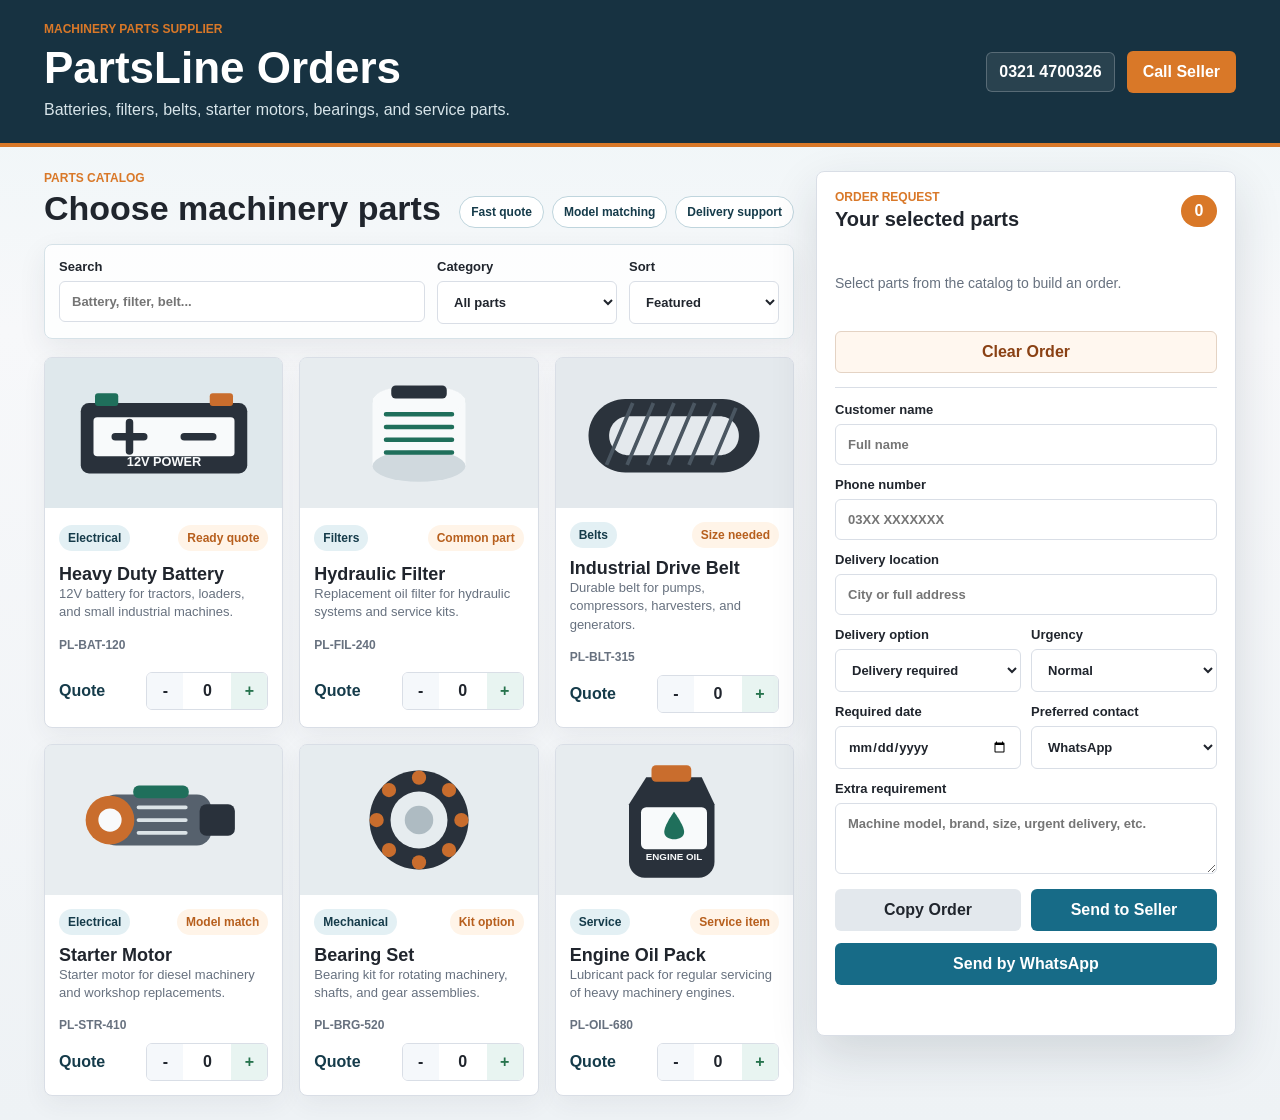
==== index.html @ c8b2f3ef "inial deploying" ====
<!doctype html>
<html lang="en">
  <head>
    <meta charset="UTF-8" />
    <meta name="viewport" content="width=device-width, initial-scale=1.0" />
    <title>PartsLine Machinery Orders</title>
    <link rel="stylesheet" href="styles.css" />
  </head>
  <body>
    <header class="site-header">
      <div class="brand-block">
        <p class="eyebrow">Machinery Parts Supplier</p>
        <h1>PartsLine Orders</h1>
        <p class="header-copy">Batteries, filters, belts, starter motors, bearings, and service parts.</p>
      </div>
      <div class="header-actions">
        <span class="seller-number">0321 4700326</span>
        <a class="call-button" href="tel:+923214700326">Call Seller</a>
      </div>
    </header>

    <main class="layout">
      <section class="catalog" aria-label="Machinery parts catalog">
        <div class="catalog-head">
          <div>
            <p class="eyebrow">Parts Catalog</p>
            <h2>Choose machinery parts</h2>
          </div>
          <div class="trust-row" aria-label="Service highlights">
            <span>Fast quote</span>
            <span>Model matching</span>
            <span>Delivery support</span>
          </div>
        </div>

        <div class="toolbar">
          <label class="search-box">
            <span>Search</span>
            <input id="searchInput" type="search" placeholder="Battery, filter, belt..." />
          </label>
          <label class="select-box">
            <span>Category</span>
            <select id="categoryFilter">
              <option value="all">All parts</option>
            </select>
          </label>
          <label class="select-box">
            <span>Sort</span>
            <select id="sortFilter">
              <option value="featured">Featured</option>
              <option value="name">Name A-Z</option>
              <option value="category">Category</option>
            </select>
          </label>
        </div>
        <div id="productGrid" class="product-grid"></div>
      </section>

      <aside class="order-panel" aria-label="Order details">
        <div class="panel-head">
          <div>
            <p class="eyebrow">Order Request</p>
            <h2>Your selected parts</h2>
          </div>
          <span id="itemCount" class="count-pill">0</span>
        </div>

        <div id="cartItems" class="cart-items empty">
          Select parts from the catalog to build an order.
        </div>
        <button type="button" id="clearOrder" class="clear-button">Clear Order</button>

        <form id="orderForm" class="order-form">
          <label>
            Customer name
            <input id="customerName" type="text" placeholder="Full name" required />
          </label>
          <label>
            Phone number
            <input id="customerPhone" type="tel" placeholder="03XX XXXXXXX" required />
          </label>
          <label>
            Delivery location
            <input id="customerLocation" type="text" placeholder="City or full address" required />
          </label>
          <div class="form-row">
            <label>
              Delivery option
              <select id="deliveryOption">
                <option>Delivery required</option>
                <option>Pickup from shop</option>
                <option>Confirm before dispatch</option>
              </select>
            </label>
            <label>
              Urgency
              <select id="urgencyOption">
                <option>Normal</option>
                <option>Urgent</option>
                <option>Same day if available</option>
              </select>
            </label>
          </div>
          <div class="form-row">
            <label>
              Required date
              <input id="requiredDate" type="date" />
            </label>
            <label>
              Preferred contact
              <select id="contactMethod">
                <option>WhatsApp</option>
                <option>Phone call</option>
                <option>Email</option>
              </select>
            </label>
          </div>
          <label>
            Extra requirement
            <textarea id="customerNote" rows="3" placeholder="Machine model, brand, size, urgent delivery, etc."></textarea>
          </label>
          <div class="actions">
            <button type="button" id="copyOrder">Copy Order</button>
            <button type="submit" class="primary">Send to Seller</button>
          </div>
          <a id="whatsappOrder" class="whatsapp-link" href="#" target="_blank" rel="noreferrer">Send by WhatsApp</a>
          <p id="statusMessage" class="status" role="status"></p>
        </form>
      </aside>
    </main>

    <script src="app.js"></script>
  </body>
</html>
---- styles.css ----
:root {
  color-scheme: light;
  --ink: #20252d;
  --muted: #67717f;
  --line: #d9dee6;
  --panel: #ffffff;
  --soft: #f5f8fb;
  --brand: #176b87;
  --brand-dark: #153b4a;
  --accent: #d97828;
  --success: #26734d;
  --warning: #b75f1d;
  --steel: #eef4f7;
  --shadow: 0 18px 48px rgba(25, 40, 56, 0.14);
}

* {
  box-sizing: border-box;
}

body {
  margin: 0;
  min-height: 100vh;
  background:
    linear-gradient(180deg, #edf5f7 0, #f7f8fa 330px, #eef2f5 100%);
  color: var(--ink);
  font-family: Arial, Helvetica, sans-serif;
}

.site-header {
  display: flex;
  align-items: center;
  justify-content: space-between;
  gap: 16px;
  padding: 22px clamp(16px, 4vw, 44px);
  background: #173241;
  color: #fff;
  border-bottom: 4px solid var(--accent);
}

.brand-block {
  display: grid;
  gap: 3px;
}

.header-copy {
  margin: 2px 0 0;
  max-width: 680px;
  color: #d7e4e9;
  line-height: 1.45;
}

.header-actions {
  display: flex;
  align-items: center;
  gap: 12px;
  flex-wrap: wrap;
  justify-content: flex-end;
}

.seller-number {
  padding: 10px 12px;
  border: 1px solid rgba(255, 255, 255, 0.22);
  border-radius: 6px;
  background: rgba(255, 255, 255, 0.08);
  font-weight: 800;
}

.eyebrow {
  margin: 0 0 4px;
  color: var(--accent);
  font-size: 12px;
  font-weight: 700;
  letter-spacing: 0;
  text-transform: uppercase;
}

h1,
h2,
h3,
p {
  margin-top: 0;
}

h1 {
  margin-bottom: 0;
  font-size: clamp(28px, 4vw, 44px);
}

h2 {
  margin-bottom: 0;
  font-size: 20px;
}

.call-button,
button,
.whatsapp-link {
  min-height: 42px;
  border: 0;
  border-radius: 6px;
  padding: 11px 16px;
  font: inherit;
  font-weight: 700;
  text-decoration: none;
  cursor: pointer;
}

.call-button,
.whatsapp-link {
  display: inline-flex;
  align-items: center;
  justify-content: center;
  color: #fff;
  background: var(--brand);
}

.call-button {
  background: var(--accent);
}

.layout {
  display: grid;
  grid-template-columns: minmax(0, 1fr) minmax(320px, 420px);
  gap: 22px;
  padding: 24px clamp(16px, 4vw, 44px);
}

.catalog-head {
  display: flex;
  align-items: end;
  justify-content: space-between;
  gap: 16px;
  margin-bottom: 16px;
}

.catalog-head h2 {
  font-size: clamp(24px, 3vw, 34px);
}

.trust-row {
  display: flex;
  gap: 8px;
  flex-wrap: wrap;
  justify-content: flex-end;
}

.trust-row span {
  border: 1px solid #bfd5dd;
  border-radius: 999px;
  padding: 8px 11px;
  background: #fff;
  color: var(--brand-dark);
  font-size: 12px;
  font-weight: 800;
}

.toolbar {
  display: grid;
  grid-template-columns: minmax(0, 1fr) 180px 150px;
  gap: 12px;
  margin-bottom: 18px;
  padding: 14px;
  border: 1px solid #d6e2e8;
  border-radius: 8px;
  background: rgba(255, 255, 255, 0.82);
  box-shadow: 0 10px 28px rgba(33, 52, 66, 0.08);
}

label {
  color: var(--ink);
  font-size: 13px;
  font-weight: 700;
}

input,
select,
textarea {
  width: 100%;
  margin-top: 7px;
  border: 1px solid var(--line);
  border-radius: 6px;
  padding: 12px;
  background: #fff;
  color: var(--ink);
  font: inherit;
}

input:focus,
select:focus,
textarea:focus {
  outline: 3px solid rgba(23, 107, 135, 0.16);
  border-color: var(--brand);
}

textarea {
  resize: vertical;
}

.product-grid {
  display: grid;
  grid-template-columns: repeat(auto-fill, minmax(230px, 1fr));
  gap: 16px;
}

.product-card {
  display: grid;
  grid-template-rows: 150px 1fr;
  overflow: hidden;
  border: 1px solid var(--line);
  border-radius: 8px;
  background: var(--panel);
  box-shadow: 0 8px 24px rgba(43, 54, 68, 0.06);
  transition: transform 150ms ease, box-shadow 150ms ease, border-color 150ms ease;
}

.product-card:hover {
  transform: translateY(-3px);
  border-color: #a9c7d2;
  box-shadow: 0 16px 34px rgba(43, 54, 68, 0.12);
}

.product-card img {
  width: 100%;
  height: 150px;
  object-fit: cover;
  background: #dce4e9;
}

.product-body {
  display: grid;
  gap: 10px;
  padding: 14px;
}

.card-top {
  display: flex;
  align-items: center;
  justify-content: space-between;
  gap: 8px;
}

.tag,
.stock-badge {
  display: inline-flex;
  align-items: center;
  min-height: 26px;
  border-radius: 999px;
  padding: 5px 9px;
  font-size: 12px;
  font-weight: 800;
}

.tag {
  background: #e3f0f4;
  color: var(--brand-dark);
}

.stock-badge {
  background: #fff4e8;
  color: var(--warning);
}

.product-body h3 {
  margin-bottom: 0;
  font-size: 18px;
}

.meta {
  color: var(--muted);
  font-size: 13px;
  line-height: 1.4;
}

.price-row {
  display: flex;
  align-items: center;
  justify-content: space-between;
  gap: 10px;
}

.price {
  font-weight: 800;
  color: var(--brand-dark);
}

.sku {
  color: var(--muted);
  font-size: 12px;
  font-weight: 800;
}

.qty-control {
  display: grid;
  grid-template-columns: 36px 48px 36px;
  align-items: center;
  overflow: hidden;
  border: 1px solid var(--line);
  border-radius: 6px;
}

.qty-control button {
  min-height: 36px;
  border-radius: 0;
  padding: 0;
  background: var(--soft);
}

.qty-control button:last-child {
  background: #e8f4f1;
  color: var(--success);
}

.qty-control span {
  text-align: center;
  font-weight: 800;
}

.order-panel {
  position: sticky;
  top: 18px;
  align-self: start;
  border: 1px solid var(--line);
  border-radius: 8px;
  padding: 18px;
  background: var(--panel);
  box-shadow: var(--shadow);
}

.panel-head {
  display: flex;
  align-items: center;
  justify-content: space-between;
  gap: 12px;
  margin-bottom: 14px;
}

.count-pill {
  min-width: 36px;
  border-radius: 999px;
  padding: 7px 10px;
  background: var(--accent);
  color: #fff;
  text-align: center;
  font-weight: 800;
}

.cart-items {
  display: grid;
  gap: 10px;
  min-height: 76px;
  margin-bottom: 10px;
}

.cart-items.empty {
  align-items: center;
  color: var(--muted);
  font-size: 14px;
}

.cart-line {
  display: grid;
  grid-template-columns: 1fr auto;
  gap: 10px;
  padding: 10px;
  border-radius: 6px;
  background: linear-gradient(90deg, #f5f8fb, #eef6f4);
}

.cart-line strong,
.cart-line span {
  display: block;
}

.cart-line span {
  margin-top: 3px;
  color: var(--muted);
  font-size: 13px;
}

.order-form {
  display: grid;
  gap: 12px;
  padding-top: 14px;
  border-top: 1px solid var(--line);
}

.form-row {
  display: grid;
  grid-template-columns: 1fr 1fr;
  gap: 10px;
}

.actions {
  display: grid;
  grid-template-columns: 1fr 1fr;
  gap: 10px;
}

button {
  background: #e3e8ed;
  color: var(--ink);
}

button.primary {
  background: var(--brand);
  color: #fff;
}

.clear-button {
  width: 100%;
  margin: 0 0 14px;
  border: 1px solid #e4d3c4;
  background: #fff7ef;
  color: #8a4114;
}

button:hover,
.call-button:hover,
.whatsapp-link:hover {
  filter: brightness(0.96);
}

.status {
  min-height: 20px;
  margin: 0;
  color: var(--brand-dark);
  font-size: 13px;
  font-weight: 700;
}

@media (max-width: 880px) {
  .layout {
    grid-template-columns: 1fr;
  }

  .order-panel {
    position: static;
  }

  .catalog-head {
    align-items: start;
    flex-direction: column;
  }

  .trust-row {
    justify-content: flex-start;
  }
}

@media (max-width: 560px) {
  .site-header,
  .toolbar,
  .actions,
  .form-row {
    grid-template-columns: 1fr;
  }

  .site-header {
    display: grid;
  }

  .toolbar {
    display: grid;
  }

  .header-actions {
    justify-content: stretch;
  }

  .seller-number,
  .call-button {
    width: 100%;
    justify-content: center;
    text-align: center;
  }
}
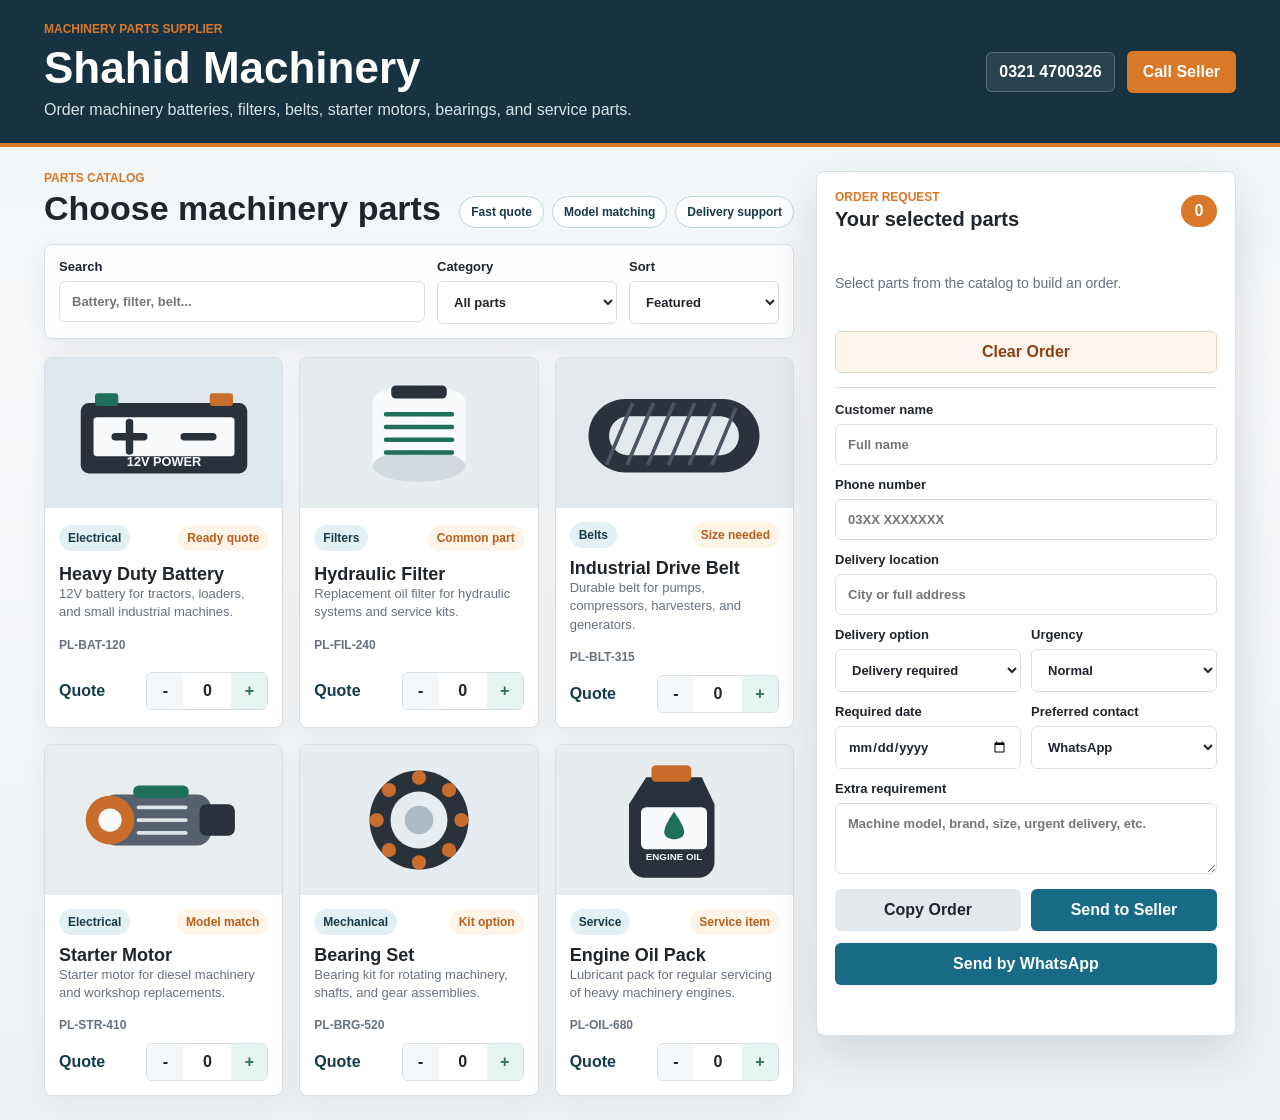
==== commit 52323a3a: "update 2" ====
--- a/index.html
+++ b/index.html
@@ -3,15 +3,40 @@
   <head>
     <meta charset="UTF-8" />
     <meta name="viewport" content="width=device-width, initial-scale=1.0" />
-    <title>PartsLine Machinery Orders</title>
+    <title>Shahid Machinery | Machinery Parts, Batteries & Order Requests</title>
+    <meta
+      name="description"
+      content="Shahid Machinery supplies machinery parts including batteries, filters, belts, starter motors, bearings, and service parts. Request a quote by WhatsApp or phone."
+    />
+    <meta name="robots" content="index, follow" />
+    <link rel="canonical" href="https://shahidmachinery.vercel.app/" />
+    <meta property="og:title" content="Shahid Machinery" />
+    <meta
+      property="og:description"
+      content="Order machinery parts, batteries, filters, belts, starter motors, bearings, and service parts from Shahid Machinery."
+    />
+    <meta property="og:type" content="website" />
+    <meta property="og:url" content="https://shahidmachinery.vercel.app/" />
+    <meta name="twitter:card" content="summary" />
     <link rel="stylesheet" href="styles.css" />
+    <script type="application/ld+json">
+      {
+        "@context": "https://schema.org",
+        "@type": "LocalBusiness",
+        "name": "Shahid Machinery",
+        "url": "https://shahidmachinery.vercel.app/",
+        "telephone": "+923214700326",
+        "description": "Shahid Machinery supplies machinery parts including batteries, filters, belts, starter motors, bearings, and service parts.",
+        "areaServed": "Pakistan"
+      }
+    </script>
   </head>
   <body>
     <header class="site-header">
       <div class="brand-block">
         <p class="eyebrow">Machinery Parts Supplier</p>
-        <h1>PartsLine Orders</h1>
-        <p class="header-copy">Batteries, filters, belts, starter motors, bearings, and service parts.</p>
+        <h1>Shahid Machinery</h1>
+        <p class="header-copy">Order machinery batteries, filters, belts, starter motors, bearings, and service parts.</p>
       </div>
       <div class="header-actions">
         <span class="seller-number">0321 4700326</span>
@@ -129,6 +154,14 @@
       </aside>
     </main>
 
+    <div id="productModal" class="modal" hidden>
+      <div class="modal-backdrop" data-close-modal></div>
+      <section class="modal-card" role="dialog" aria-modal="true" aria-labelledby="modalTitle">
+        <button type="button" class="modal-close" data-close-modal aria-label="Close product details">x</button>
+        <div id="modalContent" class="modal-content"></div>
+      </section>
+    </div>
+
     <script src="app.js"></script>
   </body>
 </html>
--- a/styles.css
+++ b/styles.css
@@ -27,6 +27,10 @@
   font-family: Arial, Helvetica, sans-serif;
 }
 
+body.modal-open {
+  overflow: hidden;
+}
+
 .site-header {
   display: flex;
   align-items: center;
@@ -210,7 +214,13 @@
   border-radius: 8px;
   background: var(--panel);
   box-shadow: 0 8px 24px rgba(43, 54, 68, 0.06);
+  cursor: pointer;
   transition: transform 150ms ease, box-shadow 150ms ease, border-color 150ms ease;
+}
+
+.product-card:focus-visible {
+  outline: 3px solid rgba(23, 107, 135, 0.28);
+  outline-offset: 3px;
 }
 
 .product-card:hover {
@@ -428,6 +438,123 @@
   font-weight: 700;
 }
 
+.modal[hidden] {
+  display: none;
+}
+
+.modal {
+  position: fixed;
+  inset: 0;
+  z-index: 10;
+  display: grid;
+  place-items: center;
+  padding: 20px;
+}
+
+.modal-backdrop {
+  position: absolute;
+  inset: 0;
+  background: rgba(12, 26, 35, 0.62);
+}
+
+.modal-card {
+  position: relative;
+  z-index: 1;
+  width: min(920px, 100%);
+  max-height: calc(100vh - 40px);
+  overflow: auto;
+  border-radius: 8px;
+  background: #fff;
+  box-shadow: 0 28px 80px rgba(0, 0, 0, 0.28);
+}
+
+.modal-close {
+  position: absolute;
+  top: 12px;
+  right: 12px;
+  z-index: 2;
+  display: grid;
+  width: 38px;
+  height: 38px;
+  min-height: 38px;
+  place-items: center;
+  border: 1px solid #dce4e9;
+  border-radius: 999px;
+  padding: 0;
+  background: #fff;
+  color: var(--ink);
+  font-size: 20px;
+  line-height: 1;
+}
+
+.modal-content {
+  display: grid;
+  grid-template-columns: minmax(260px, 0.9fr) minmax(0, 1.1fr);
+  gap: 0;
+}
+
+.modal-media {
+  display: grid;
+  min-height: 360px;
+  place-items: center;
+  background: var(--steel);
+}
+
+.modal-media img {
+  width: 100%;
+  height: 100%;
+  min-height: 360px;
+  object-fit: cover;
+}
+
+.modal-details {
+  display: grid;
+  align-content: start;
+  gap: 16px;
+  padding: 34px;
+}
+
+.modal-details h2 {
+  font-size: clamp(24px, 4vw, 34px);
+  line-height: 1.1;
+}
+
+.modal-meta {
+  display: flex;
+  gap: 8px;
+  flex-wrap: wrap;
+}
+
+.detail-list {
+  display: grid;
+  gap: 9px;
+  margin: 0;
+  padding: 0;
+  list-style: none;
+}
+
+.detail-list li {
+  display: flex;
+  justify-content: space-between;
+  gap: 12px;
+  border-bottom: 1px solid #edf1f4;
+  padding-bottom: 9px;
+  color: var(--muted);
+}
+
+.detail-list strong {
+  color: var(--ink);
+}
+
+.modal-actions {
+  display: flex;
+  align-items: center;
+  justify-content: space-between;
+  gap: 12px;
+  flex-wrap: wrap;
+  padding-top: 4px;
+}
+
 @media (max-width: 880px) {
   .layout {
     grid-template-columns: 1fr;
@@ -444,6 +571,15 @@
 
   .trust-row {
     justify-content: flex-start;
+  }
+
+  .modal-content {
+    grid-template-columns: 1fr;
+  }
+
+  .modal-media,
+  .modal-media img {
+    min-height: 240px;
   }
 }
 
@@ -473,4 +609,17 @@
     justify-content: center;
     text-align: center;
   }
-}
+
+  .modal {
+    padding: 10px;
+  }
+
+  .modal-details {
+    padding: 24px 18px 20px;
+  }
+
+  .modal-actions {
+    align-items: stretch;
+    flex-direction: column;
+  }
+}
